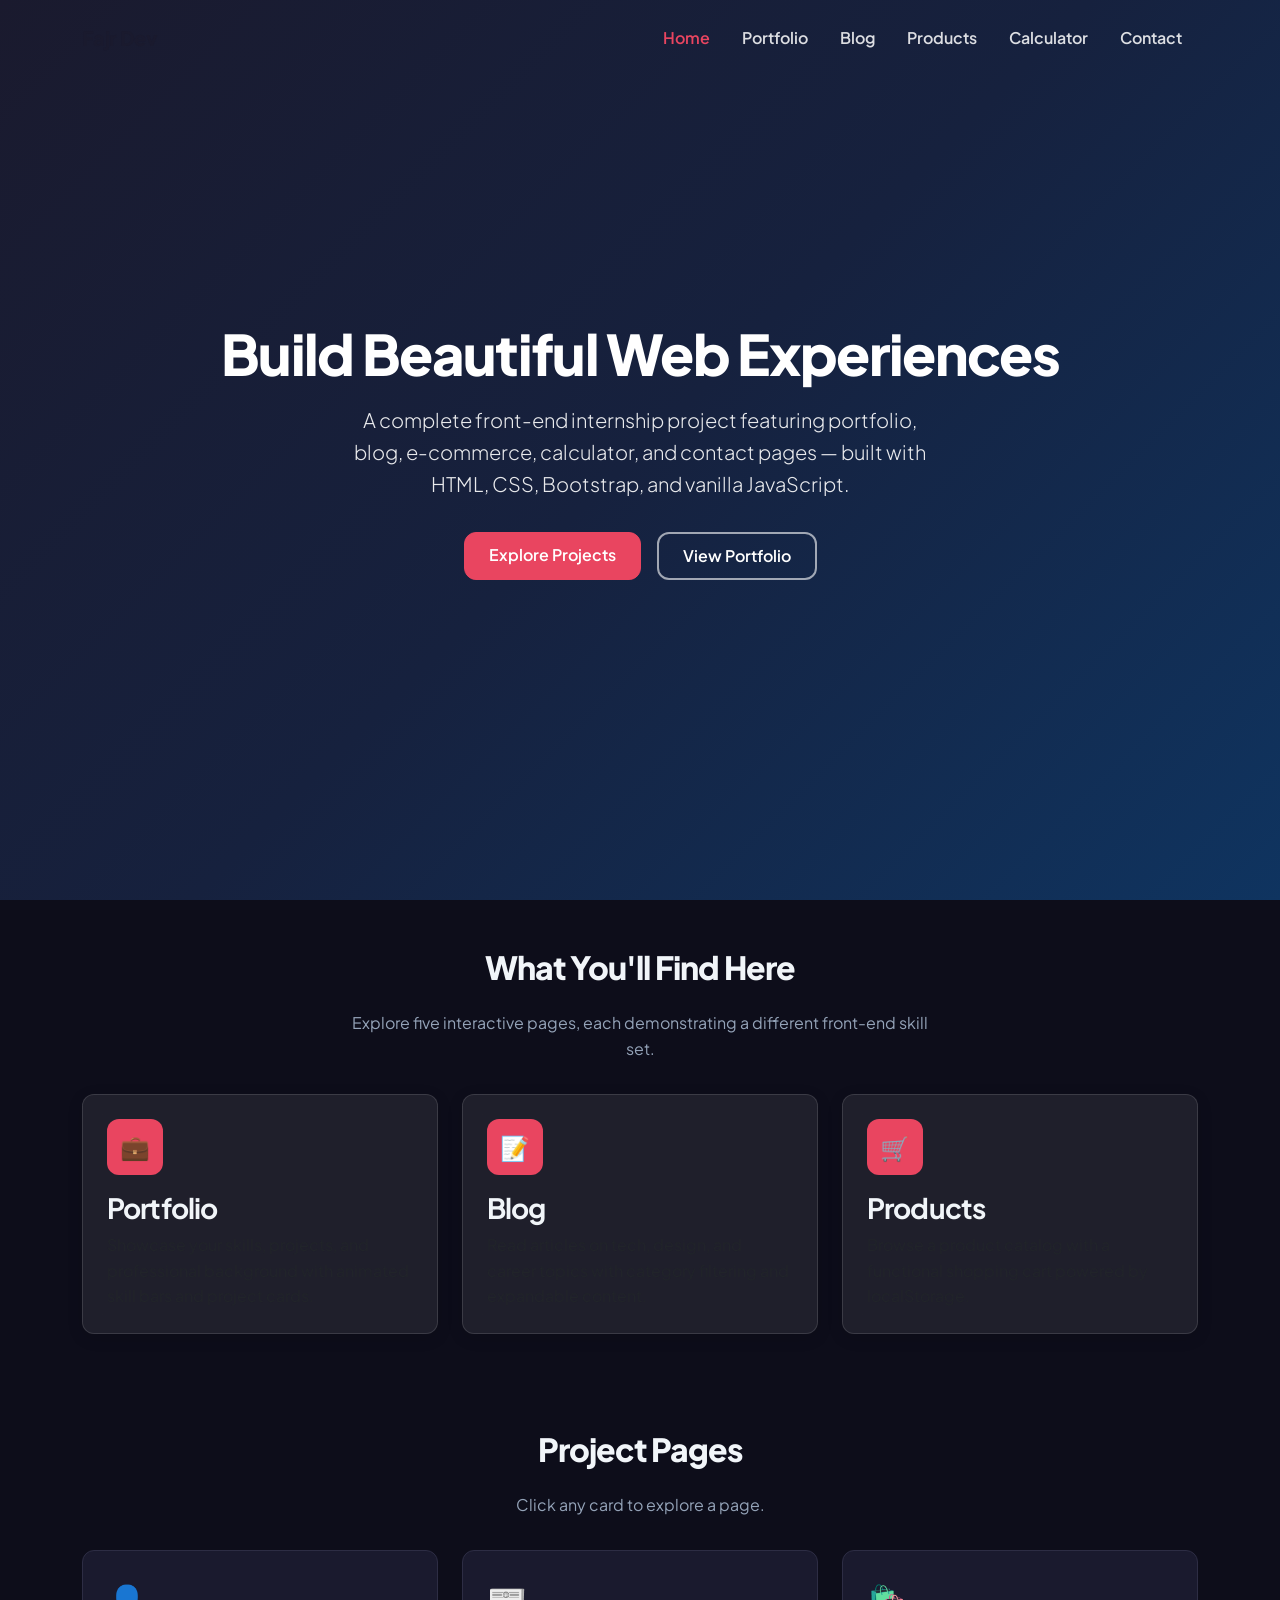
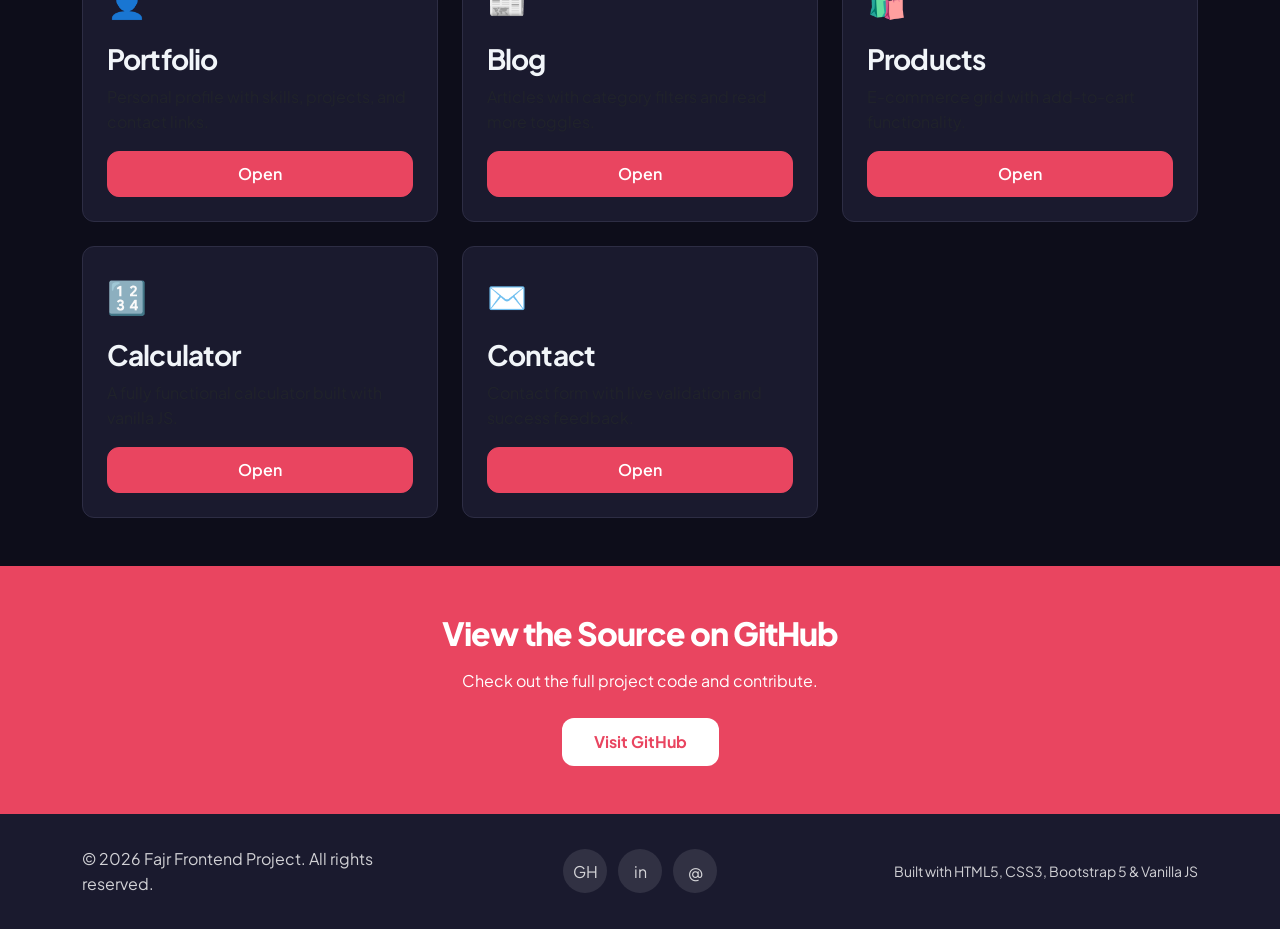
==== index.html @ ff94939b "Add complete 6-page responsive front-end internship project. Hub homepage with portfolio, blog, prod" ====
<!DOCTYPE html>
<html lang="en">
<head>
  <meta charset="UTF-8">
  <meta name="viewport" content="width=device-width, initial-scale=1.0">
  <meta name="description" content="Fajr Frontend Project — A hub showcasing portfolio, blog, products, calculator, and contact pages.">
  <title>Home | Fajr Frontend Project</title>
  <link rel="preconnect" href="https://fonts.googleapis.com">
  <link rel="preconnect" href="https://fonts.gstatic.com" crossorigin>
  <link href="https://fonts.googleapis.com/css2?family=Plus+Jakarta+Sans:wght@400;600;700;800&family=JetBrains+Mono&display=swap" rel="stylesheet">
  <link rel="stylesheet" href="https://cdn.jsdelivr.net/npm/bootstrap@5.3.3/dist/css/bootstrap.min.css">
  <link rel="stylesheet" href="css/style.css">
</head>
<body data-theme="dark">
  <div id="loader">
    <div class="loader-spinner" role="status" aria-label="Loading"></div>
  </div>

  <header>
    <nav class="navbar navbar-expand-lg navbar-dark fixed-top">
      <div class="container">
        <a class="navbar-brand" href="index.html">Fajr Dev</a>
        <button class="navbar-toggler" type="button" data-bs-toggle="collapse" data-bs-target="#mainNav" aria-controls="mainNav" aria-expanded="false" aria-label="Toggle navigation">
          <span class="navbar-toggler-icon"></span>
        </button>
        <div class="collapse navbar-collapse" id="mainNav">
          <ul class="navbar-nav ms-auto">
            <li class="nav-item"><a class="nav-link" href="index.html">Home</a></li>
            <li class="nav-item"><a class="nav-link" href="pages/portfolio.html">Portfolio</a></li>
            <li class="nav-item"><a class="nav-link" href="pages/blog.html">Blog</a></li>
            <li class="nav-item"><a class="nav-link" href="pages/products.html">Products</a></li>
            <li class="nav-item"><a class="nav-link" href="pages/calculator.html">Calculator</a></li>
            <li class="nav-item"><a class="nav-link" href="pages/contact.html">Contact</a></li>
          </ul>
        </div>
      </div>
    </nav>
  </header>

  <main>
    <!-- ─── Hero ─── -->
    <section class="home-hero" aria-label="Hero">
      <div class="container">
        <h1>Build Beautiful Web Experiences</h1>
        <p class="lead">A complete front-end internship project featuring portfolio, blog, e-commerce, calculator, and contact pages — built with HTML, CSS, Bootstrap, and vanilla JavaScript.</p>
        <div class="hero-cta-group">
          <a href="#pages-grid" class="btn btn-accent">Explore Projects</a>
          <a href="pages/portfolio.html" class="btn btn-outline-light-custom">View Portfolio</a>
        </div>
      </div>
    </section>

    <!-- ─── Overview ─── -->
    <section class="section-padding" aria-labelledby="overview-heading">
      <div class="container">
        <h2 id="overview-heading" class="section-title text-center animate-on-scroll">What You'll Find Here</h2>
        <p class="section-subtitle text-center animate-on-scroll">Explore five interactive pages, each demonstrating a different front-end skill set.</p>
        <div class="row g-4">
          <div class="col-md-4">
            <article class="glass-card p-4 h-100 animate-on-scroll">
              <div class="overview-icon" aria-hidden="true">💼</div>
              <h3>Portfolio</h3>
              <p class="text-muted mb-0">Showcase your skills, projects, and professional background with animated skill bars and project cards.</p>
            </article>
          </div>
          <div class="col-md-4">
            <article class="glass-card p-4 h-100 animate-on-scroll">
              <div class="overview-icon" aria-hidden="true">📝</div>
              <h3>Blog</h3>
              <p class="text-muted mb-0">Read articles on tech, design, and career topics with category filtering and expandable content.</p>
            </article>
          </div>
          <div class="col-md-4">
            <article class="glass-card p-4 h-100 animate-on-scroll">
              <div class="overview-icon" aria-hidden="true">🛒</div>
              <h3>Products</h3>
              <p class="text-muted mb-0">Browse a product catalog with a functional shopping cart powered by localStorage.</p>
            </article>
          </div>
        </div>
      </div>
    </section>

    <!-- ─── Pages Grid ─── -->
    <section id="pages-grid" class="section-padding" aria-labelledby="pages-heading">
      <div class="container">
        <h2 id="pages-heading" class="section-title text-center animate-on-scroll">Project Pages</h2>
        <p class="section-subtitle text-center animate-on-scroll">Click any card to explore a page.</p>
        <div class="row row-cols-1 row-cols-md-2 row-cols-lg-3 g-4">
          <div class="col">
            <article class="page-card animate-on-scroll">
              <div class="page-card-icon" aria-hidden="true">👤</div>
              <h3>Portfolio</h3>
              <p class="text-muted">Personal profile with skills, projects, and contact links.</p>
              <a href="pages/portfolio.html" class="btn btn-accent">Open</a>
            </article>
          </div>
          <div class="col">
            <article class="page-card animate-on-scroll">
              <div class="page-card-icon" aria-hidden="true">📰</div>
              <h3>Blog</h3>
              <p class="text-muted">Articles with category filters and read more toggles.</p>
              <a href="pages/blog.html" class="btn btn-accent">Open</a>
            </article>
          </div>
          <div class="col">
            <article class="page-card animate-on-scroll">
              <div class="page-card-icon" aria-hidden="true">🛍️</div>
              <h3>Products</h3>
              <p class="text-muted">E-commerce grid with add-to-cart functionality.</p>
              <a href="pages/products.html" class="btn btn-accent">Open</a>
            </article>
          </div>
          <div class="col">
            <article class="page-card animate-on-scroll">
              <div class="page-card-icon" aria-hidden="true">🔢</div>
              <h3>Calculator</h3>
              <p class="text-muted">A fully functional calculator built with vanilla JS.</p>
              <a href="pages/calculator.html" class="btn btn-accent">Open</a>
            </article>
          </div>
          <div class="col">
            <article class="page-card animate-on-scroll">
              <div class="page-card-icon" aria-hidden="true">✉️</div>
              <h3>Contact</h3>
              <p class="text-muted">Contact form with live validation and success feedback.</p>
              <a href="pages/contact.html" class="btn btn-accent">Open</a>
            </article>
          </div>
        </div>
      </div>
    </section>

    <!-- ─── CTA Strip ─── -->
    <section class="cta-strip" aria-labelledby="cta-heading">
      <div class="container">
        <h2 id="cta-heading" class="animate-on-scroll">View the Source on GitHub</h2>
        <p class="mb-4 animate-on-scroll">Check out the full project code and contribute.</p>
        <a href="https://github.com" class="btn animate-on-scroll" target="_blank" rel="noopener noreferrer">Visit GitHub</a>
      </div>
    </section>
  </main>

  <footer class="site-footer">
    <div class="container">
      <div class="row align-items-center">
        <div class="col-md-4 text-center text-md-start mb-3 mb-md-0">
          <p class="mb-0">&copy; 2026 Fajr Frontend Project. All rights reserved.</p>
        </div>
        <div class="col-md-4 text-center mb-3 mb-md-0">
          <a href="https://github.com" class="footer-social-link me-2" target="_blank" rel="noopener noreferrer" aria-label="GitHub">GH</a>
          <a href="https://linkedin.com" class="footer-social-link me-2" target="_blank" rel="noopener noreferrer" aria-label="LinkedIn">in</a>
          <a href="mailto:fajr@example.com" class="footer-social-link" aria-label="Email">@</a>
        </div>
        <div class="col-md-4 text-center text-md-end">
          <p class="mb-0 small">Built with HTML5, CSS3, Bootstrap 5 &amp; Vanilla JS</p>
        </div>
      </div>
    </div>
  </footer>

  <button id="back-to-top" type="button" aria-label="Back to top">↑</button>

  <script src="https://cdn.jsdelivr.net/npm/bootstrap@5.3.3/dist/js/bootstrap.bundle.min.js"></script>
  <script src="js/main.js"></script>
</body>
</html>
---- css/style.css ----
/* ─── CSS Custom Properties ─── */
:root {
  --color-primary: #1A1A2E;
  --color-secondary: #16213E;
  --color-brand: #0F3460;
  --color-accent: #E94560;
  --color-bg: #F4F6FB;
  --color-surface: #FFFFFF;
  --color-border: #E2E8F0;
  --color-text: #1E293B;
  --color-muted: #64748B;
  --font-sans: 'Plus Jakarta Sans', sans-serif;
  --font-mono: 'JetBrains Mono', monospace;
  --radius-md: 12px;
  --shadow-md: 0 4px 16px rgba(0, 0, 0, 0.12);
  --transition: 0.25s cubic-bezier(0.4, 0, 0.2, 1);
  --spacing-xs: 0.5rem;
  --spacing-sm: 1rem;
  --spacing-md: 1.5rem;
  --spacing-lg: 2rem;
  --spacing-xl: 3rem;
}

/* ─── Dark Theme ─── */
body[data-theme='dark'] {
  --color-bg: #0D0D1A;
  --color-surface: #1A1A2E;
  --color-border: #2D2D44;
  --color-text: #F1F5F9;
  --color-muted: #94A3B8;
}

/* ─── Base ─── */
*,
*::before,
*::after {
  box-sizing: border-box;
}

html {
  scroll-behavior: smooth;
}

body {
  font-family: var(--font-sans);
  background-color: var(--color-bg);
  color: var(--color-text);
  line-height: 1.6;
  min-height: 100vh;
  display: flex;
  flex-direction: column;
  transition: background-color var(--transition), color var(--transition);
}

h1,
h2,
h3,
h4,
h5,
h6 {
  letter-spacing: -0.03em;
  font-weight: 700;
}

h1 {
  font-weight: 800;
}

main {
  flex: 1;
}

a {
  color: var(--color-accent);
  text-decoration: none;
  transition: color var(--transition);
}

a:hover {
  color: var(--color-brand);
}

img {
  max-width: 100%;
  height: auto;
}

/* ─── Loader ─── */
#loader {
  position: fixed;
  inset: 0;
  z-index: 9999;
  display: flex;
  align-items: center;
  justify-content: center;
  background-color: var(--color-primary);
  transition: opacity 0.6s ease;
}

#loader.fade-out {
  opacity: 0;
  pointer-events: none;
}

.loader-spinner {
  width: 48px;
  height: 48px;
  border: 4px solid rgba(255, 255, 255, 0.2);
  border-top-color: var(--color-accent);
  border-radius: 50%;
  animation: spin 0.8s linear infinite;
}

@keyframes spin {
  to {
    transform: rotate(360deg);
  }
}

/* ─── Navbar ─── */
.navbar {
  background-color: transparent;
  padding: var(--spacing-sm) 0;
  transition: background-color var(--transition), box-shadow var(--transition);
}

.navbar-scrolled {
  background: var(--color-primary) !important;
  box-shadow: var(--shadow-md);
}

.navbar-brand {
  font-weight: 800;
  letter-spacing: -0.03em;
  color: var(--color-surface) !important;
  font-size: 1.25rem;
}

.navbar .nav-link {
  color: rgba(255, 255, 255, 0.85) !important;
  font-weight: 600;
  padding: var(--spacing-xs) var(--spacing-sm) !important;
  min-height: 44px;
  display: flex;
  align-items: center;
  transition: color var(--transition);
}

.navbar .nav-link:hover,
.navbar .nav-link.active {
  color: var(--color-accent) !important;
}

.navbar-toggler {
  min-width: 44px;
  min-height: 44px;
  border-color: rgba(255, 255, 255, 0.3);
}

.navbar-toggler-icon {
  filter: invert(1);
}

/* ─── Glass Card ─── */
.glass-card {
  background: rgba(255, 255, 255, 0.08);
  backdrop-filter: blur(12px);
  -webkit-backdrop-filter: blur(12px);
  border: 1px solid rgba(255, 255, 255, 0.12);
  border-radius: var(--radius-md);
  box-shadow: var(--shadow-md);
  transition: transform var(--transition), box-shadow var(--transition);
}

body[data-theme='light'] .glass-card {
  background: rgba(255, 255, 255, 0.75);
  border-color: var(--color-border);
}

.glass-card:hover {
  transform: translateY(-4px);
  box-shadow: 0 8px 24px rgba(0, 0, 0, 0.15);
}

/* ─── Buttons ─── */
.btn-accent {
  background-color: var(--color-accent);
  border-color: var(--color-accent);
  color: #fff;
  font-weight: 600;
  border-radius: var(--radius-md);
  padding: 0.625rem 1.5rem;
  min-height: 44px;
  transition: background-color var(--transition), transform var(--transition);
}

.btn-accent:hover {
  background-color: #d63d56;
  border-color: #d63d56;
  color: #fff;
  transform: translateY(-2px);
}

.btn-outline-light-custom {
  border: 2px solid rgba(255, 255, 255, 0.6);
  color: #fff;
  font-weight: 600;
  border-radius: var(--radius-md);
  padding: 0.625rem 1.5rem;
  min-height: 44px;
  background: transparent;
  transition: background-color var(--transition), border-color var(--transition);
}

.btn-outline-light-custom:hover {
  background-color: rgba(255, 255, 255, 0.1);
  border-color: #fff;
  color: #fff;
}

/* ─── Page Hero Offset ─── */
.page-hero-offset {
  padding-top: 6rem;
}

.portfolio-hero .container.page-hero-offset {
  padding-top: 6rem;
}

/* ─── Section ─── */
.section-padding {
  padding: var(--spacing-xl) 0;
}

.section-title {
  font-weight: 800;
  letter-spacing: -0.03em;
  margin-bottom: var(--spacing-md);
}

.section-subtitle {
  color: var(--color-muted);
  max-width: 600px;
  margin: 0 auto var(--spacing-lg);
}

/* ─── Scroll Animations ─── */
.animate-on-scroll {
  opacity: 0;
  transform: translateY(20px);
}

.animate-on-scroll.visible {
  opacity: 1;
  transform: none;
  transition: opacity 0.5s ease, transform 0.5s ease;
}

/* ─── Back to Top ─── */
#back-to-top {
  position: fixed;
  bottom: 2rem;
  right: 2rem;
  width: 44px;
  height: 44px;
  border: none;
  border-radius: 50%;
  background-color: var(--color-accent);
  color: #fff;
  font-size: 1.25rem;
  cursor: pointer;
  display: none;
  align-items: center;
  justify-content: center;
  z-index: 1000;
  box-shadow: var(--shadow-md);
  transition: opacity var(--transition), transform var(--transition);
}

#back-to-top.visible {
  display: flex;
}

#back-to-top:hover {
  transform: translateY(-3px);
}

/* ─── Footer ─── */
.site-footer {
  background-color: var(--color-primary);
  color: rgba(255, 255, 255, 0.8);
  padding: var(--spacing-lg) 0;
  margin-top: auto;
}

.site-footer a {
  color: rgba(255, 255, 255, 0.8);
  transition: color var(--transition);
}

.site-footer a:hover {
  color: var(--color-accent);
}

.footer-social-link {
  display: inline-flex;
  align-items: center;
  justify-content: center;
  width: 44px;
  height: 44px;
  border-radius: 50%;
  background: rgba(255, 255, 255, 0.1);
  transition: background-color var(--transition), transform var(--transition);
}

.footer-social-link:hover {
  background-color: var(--color-accent);
  transform: translateY(-2px);
  color: #fff;
}

/* ─── Homepage Hero ─── */
.home-hero {
  min-height: 100vh;
  display: flex;
  align-items: center;
  justify-content: center;
  text-align: center;
  background: linear-gradient(135deg, var(--color-primary) 0%, var(--color-secondary) 50%, var(--color-brand) 100%);
  color: #fff;
  padding: var(--spacing-xl) var(--spacing-sm);
}

.home-hero h1 {
  font-size: clamp(2rem, 5vw, 3.5rem);
  margin-bottom: var(--spacing-sm);
}

.home-hero .lead {
  font-size: clamp(1rem, 2.5vw, 1.25rem);
  opacity: 0.9;
  max-width: 600px;
  margin: 0 auto var(--spacing-lg);
}

.hero-cta-group {
  display: flex;
  flex-wrap: wrap;
  gap: var(--spacing-sm);
  justify-content: center;
}

/* ─── Overview Cards ─── */
.overview-icon {
  width: 56px;
  height: 56px;
  display: flex;
  align-items: center;
  justify-content: center;
  background: var(--color-accent);
  color: #fff;
  border-radius: var(--radius-md);
  font-size: 1.5rem;
  margin-bottom: var(--spacing-sm);
}

/* ─── Page Grid Cards ─── */
.page-card {
  background: var(--color-surface);
  border: 1px solid var(--color-border);
  border-radius: var(--radius-md);
  padding: var(--spacing-md);
  height: 100%;
  display: flex;
  flex-direction: column;
  transition: transform var(--transition), box-shadow var(--transition);
}

.page-card:hover {
  transform: translateY(-4px);
  box-shadow: var(--shadow-md);
}

.page-card-icon {
  font-size: 2rem;
  margin-bottom: var(--spacing-sm);
}

.page-card .btn {
  margin-top: auto;
}

/* ─── CTA Strip ─── */
.cta-strip {
  background-color: var(--color-accent);
  color: #fff;
  padding: var(--spacing-xl) var(--spacing-sm);
  text-align: center;
}

.cta-strip h2 {
  font-weight: 800;
  letter-spacing: -0.03em;
  margin-bottom: var(--spacing-sm);
}

.cta-strip .btn {
  background: #fff;
  color: var(--color-accent);
  font-weight: 700;
  border: none;
  border-radius: var(--radius-md);
  padding: 0.75rem 2rem;
  min-height: 44px;
  transition: transform var(--transition);
}

.cta-strip .btn:hover {
  transform: translateY(-2px);
  background: #fff;
  color: var(--color-accent);
}

/* ─── Theme Toggle ─── */
#theme-toggle {
  min-width: 44px;
  min-height: 44px;
  border: 1px solid rgba(255, 255, 255, 0.3);
  background: transparent;
  color: #fff;
  border-radius: var(--radius-md);
  cursor: pointer;
  font-size: 1.25rem;
  transition: background-color var(--transition);
}

#theme-toggle:hover {
  background: rgba(255, 255, 255, 0.1);
}

/* ─── Cart Badge ─── */
.cart-icon-btn {
  position: relative;
  min-width: 44px;
  min-height: 44px;
  display: flex;
  align-items: center;
  justify-content: center;
  background: transparent;
  border: none;
  color: #fff;
  font-size: 1.25rem;
  cursor: default;
}

#cart-count {
  position: absolute;
  top: 0;
  right: 0;
  background: var(--color-accent);
  color: #fff;
  font-size: 0.7rem;
  font-weight: 700;
  width: 20px;
  height: 20px;
  border-radius: 50%;
  display: flex;
  align-items: center;
  justify-content: center;
}
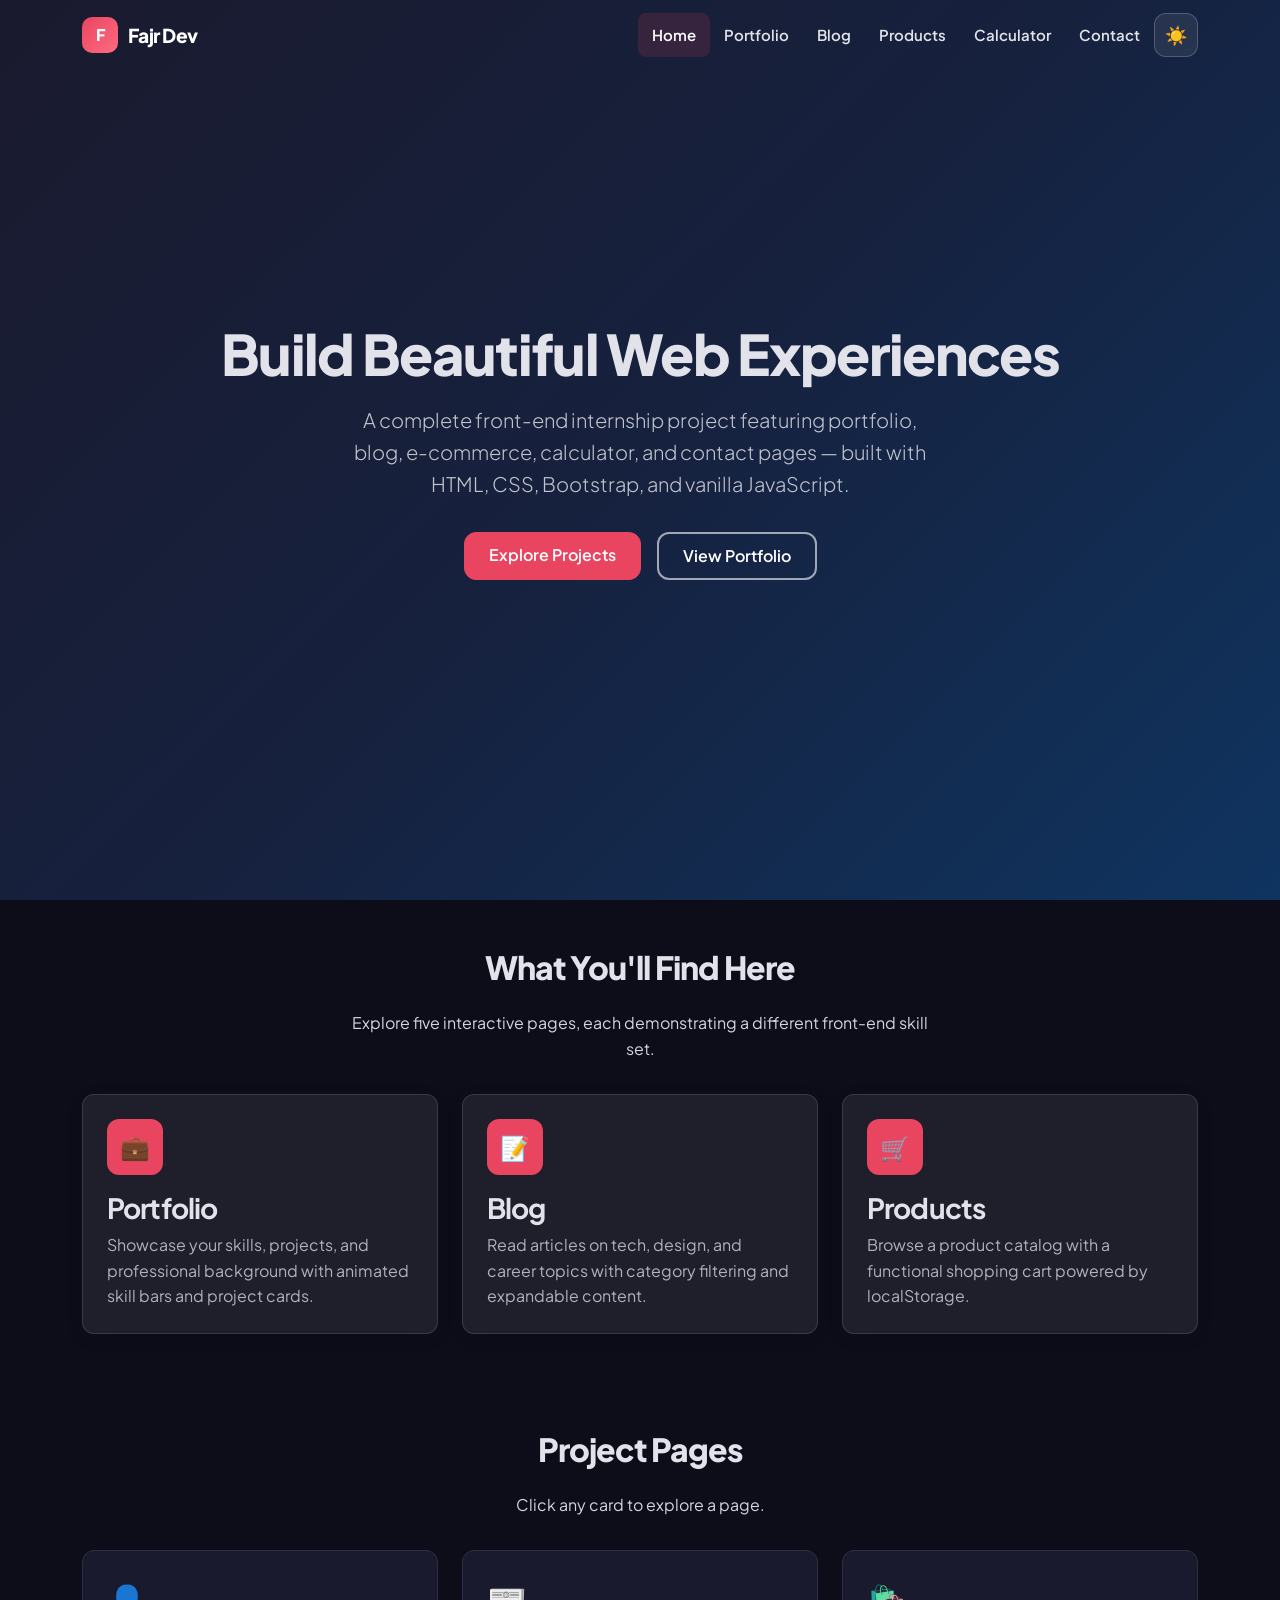
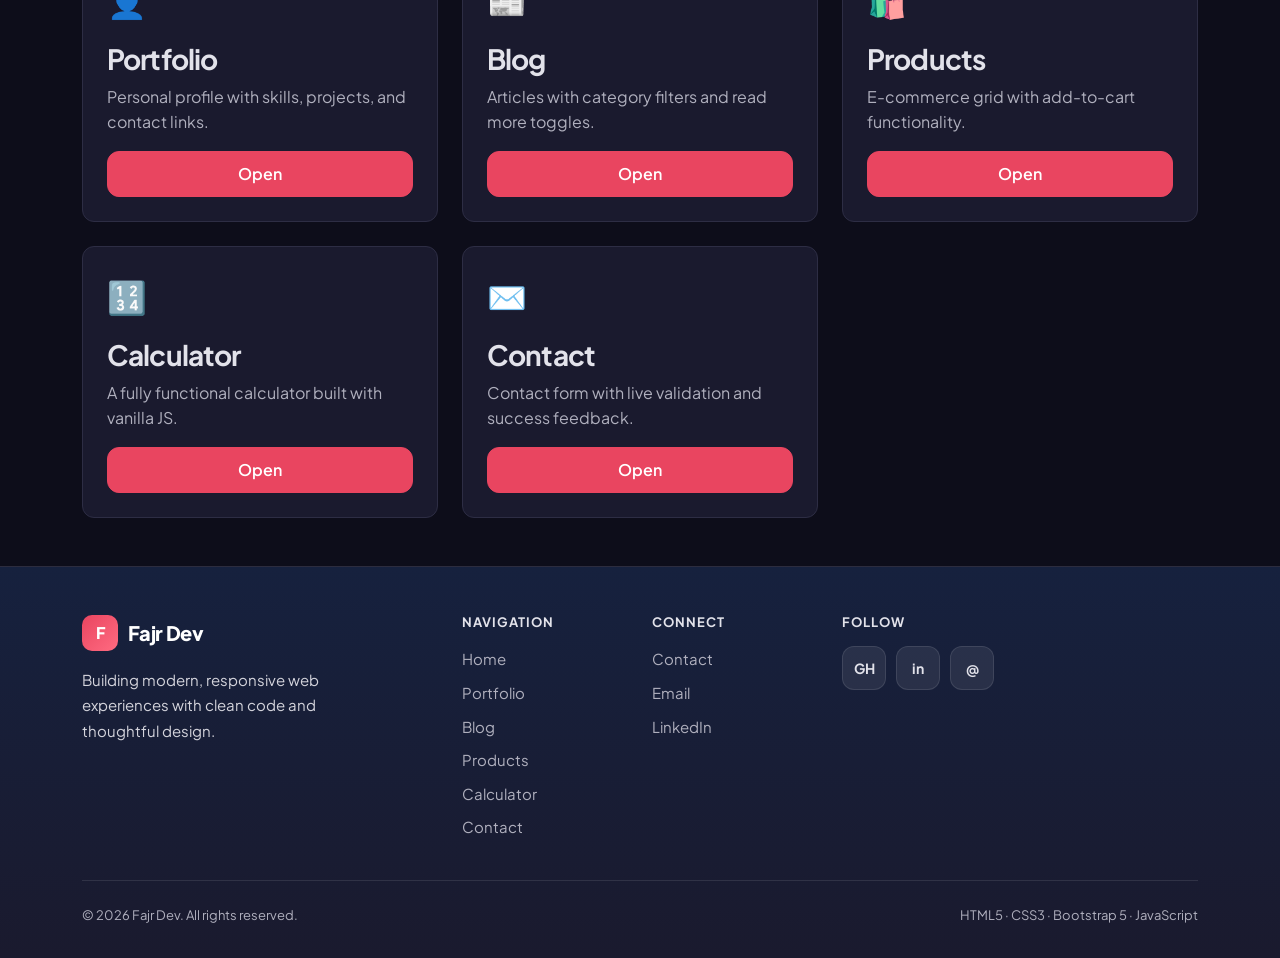
==== commit 01932d71: "Polish header, footer, mobile nav, and product images. Redesign navbar with glass effect and animate" ====
--- a/index.html
+++ b/index.html
@@ -16,15 +16,25 @@
     <div class="loader-spinner" role="status" aria-label="Loading"></div>
   </div>
 
-  <header>
-    <nav class="navbar navbar-expand-lg navbar-dark fixed-top">
-      <div class="container">
-        <a class="navbar-brand" href="index.html">Fajr Dev</a>
-        <button class="navbar-toggler" type="button" data-bs-toggle="collapse" data-bs-target="#mainNav" aria-controls="mainNav" aria-expanded="false" aria-label="Toggle navigation">
-          <span class="navbar-toggler-icon"></span>
-        </button>
+  <header class="site-header">
+    <nav class="navbar navbar-expand-lg navbar-dark fixed-top" id="main-navbar">
+      <div class="container navbar-container">
+        <a class="navbar-brand" href="index.html">
+          <span class="brand-mark" aria-hidden="true">F</span>
+          <span class="brand-text">Fajr Dev</span>
+        </a>
+        <div class="navbar-toolbar">
+          <button id="theme-toggle" class="theme-toggle-btn" type="button" aria-label="Switch to light mode">
+            <span class="theme-icon" aria-hidden="true">☀️</span>
+          </button>
+          <button class="custom-toggler" type="button" data-bs-toggle="collapse" data-bs-target="#mainNav" aria-controls="mainNav" aria-expanded="false" aria-label="Toggle navigation">
+            <span class="toggler-bar"></span>
+            <span class="toggler-bar"></span>
+            <span class="toggler-bar"></span>
+          </button>
+        </div>
         <div class="collapse navbar-collapse" id="mainNav">
-          <ul class="navbar-nav ms-auto">
+          <ul class="navbar-nav ms-lg-auto">
             <li class="nav-item"><a class="nav-link" href="index.html">Home</a></li>
             <li class="nav-item"><a class="nav-link" href="pages/portfolio.html">Portfolio</a></li>
             <li class="nav-item"><a class="nav-link" href="pages/blog.html">Blog</a></li>
@@ -131,30 +141,50 @@
       </div>
     </section>
 
-    <!-- ─── CTA Strip ─── -->
-    <section class="cta-strip" aria-labelledby="cta-heading">
-      <div class="container">
-        <h2 id="cta-heading" class="animate-on-scroll">View the Source on GitHub</h2>
-        <p class="mb-4 animate-on-scroll">Check out the full project code and contribute.</p>
-        <a href="https://github.com" class="btn animate-on-scroll" target="_blank" rel="noopener noreferrer">Visit GitHub</a>
-      </div>
-    </section>
   </main>
 
   <footer class="site-footer">
     <div class="container">
-      <div class="row align-items-center">
-        <div class="col-md-4 text-center text-md-start mb-3 mb-md-0">
-          <p class="mb-0">&copy; 2026 Fajr Frontend Project. All rights reserved.</p>
+      <div class="row g-4">
+        <div class="col-lg-4 col-md-6">
+          <a href="index.html" class="footer-brand">
+            <span class="brand-mark" aria-hidden="true">F</span>
+            Fajr Dev
+          </a>
+          <p class="footer-tagline">Building modern, responsive web experiences with clean code and thoughtful design.</p>
         </div>
-        <div class="col-md-4 text-center mb-3 mb-md-0">
-          <a href="https://github.com" class="footer-social-link me-2" target="_blank" rel="noopener noreferrer" aria-label="GitHub">GH</a>
-          <a href="https://linkedin.com" class="footer-social-link me-2" target="_blank" rel="noopener noreferrer" aria-label="LinkedIn">in</a>
-          <a href="mailto:fajr@example.com" class="footer-social-link" aria-label="Email">@</a>
+        <div class="col-lg-2 col-md-3 col-6">
+          <h3 class="footer-title">Navigation</h3>
+          <ul class="footer-links">
+            <li><a href="index.html">Home</a></li>
+            <li><a href="pages/portfolio.html">Portfolio</a></li>
+            <li><a href="pages/blog.html">Blog</a></li>
+            <li><a href="pages/products.html">Products</a></li>
+            <li><a href="pages/calculator.html">Calculator</a></li>
+            <li><a href="pages/contact.html">Contact</a></li>
+          </ul>
         </div>
-        <div class="col-md-4 text-center text-md-end">
-          <p class="mb-0 small">Built with HTML5, CSS3, Bootstrap 5 &amp; Vanilla JS</p>
+        <div class="col-lg-2 col-md-3 col-6">
+          <h3 class="footer-title">Connect</h3>
+          <ul class="footer-links">
+            <li><a href="pages/contact.html">Contact</a></li>
+            <li><a href="mailto:fajr@example.com">Email</a></li>
+            <li><a href="https://linkedin.com" target="_blank" rel="noopener noreferrer">LinkedIn</a></li>
+          </ul>
         </div>
+        <div class="col-lg-4 col-md-12">
+          <h3 class="footer-title">Follow</h3>
+          <div class="footer-social">
+            <a href="https://github.com/Fajr-9/internship-Quick-" class="footer-social-link" target="_blank" rel="noopener noreferrer" aria-label="GitHub">GH</a>
+            <a href="https://linkedin.com" class="footer-social-link" target="_blank" rel="noopener noreferrer" aria-label="LinkedIn">in</a>
+            <a href="mailto:fajr@example.com" class="footer-social-link" aria-label="Email">@</a>
+          </div>
+        </div>
+      </div>
+      <div class="footer-divider"></div>
+      <div class="footer-bottom">
+        <span>&copy; 2026 Fajr Dev. All rights reserved.</span>
+        <span>HTML5 · CSS3 · Bootstrap 5 · JavaScript</span>
       </div>
     </div>
   </footer>
--- a/css/style.css
+++ b/css/style.css
@@ -9,6 +9,8 @@
   --color-border: #E2E8F0;
   --color-text: #1E293B;
   --color-muted: #64748B;
+  --color-silver: #D4D4DC;
+  --color-silver-muted: #A8A8B8;
   --font-sans: 'Plus Jakarta Sans', sans-serif;
   --font-mono: 'JetBrains Mono', monospace;
   --radius-md: 12px;
@@ -26,8 +28,10 @@
   --color-bg: #0D0D1A;
   --color-surface: #1A1A2E;
   --color-border: #2D2D44;
-  --color-text: #F1F5F9;
-  --color-muted: #94A3B8;
+  --color-text: #D4D4DC;
+  --color-muted: #A8A8B8;
+  --color-silver: #E2E2EA;
+  --color-silver-muted: #B0B0BE;
 }
 
 /* ─── Base ─── */
@@ -66,6 +70,25 @@
   font-weight: 800;
 }
 
+body[data-theme='dark'] h1,
+body[data-theme='dark'] h2,
+body[data-theme='dark'] h3,
+body[data-theme='dark'] h4,
+body[data-theme='dark'] h5,
+body[data-theme='dark'] h6 {
+  color: var(--color-silver);
+}
+
+body[data-theme='dark'] p,
+body[data-theme='dark'] li,
+body[data-theme='dark'] label {
+  color: var(--color-text);
+}
+
+body[data-theme='dark'] .text-muted {
+  color: var(--color-silver-muted) !important;
+}
+
 main {
   flex: 1;
 }
@@ -118,47 +141,217 @@
 }
 
 /* ─── Navbar ─── */
+.site-header {
+  position: relative;
+  z-index: 1030;
+}
+
 .navbar {
   background-color: transparent;
-  padding: var(--spacing-sm) 0;
-  transition: background-color var(--transition), box-shadow var(--transition);
-}
-
+  padding: 0.75rem 0;
+  transition: background-color var(--transition), box-shadow var(--transition), border-color var(--transition);
+}
+
+.navbar-solid,
 .navbar-scrolled {
-  background: var(--color-primary) !important;
-  box-shadow: var(--shadow-md);
+  background: rgba(26, 26, 46, 0.92) !important;
+  backdrop-filter: blur(16px);
+  -webkit-backdrop-filter: blur(16px);
+  border-bottom: 1px solid rgba(255, 255, 255, 0.08);
+  box-shadow: 0 8px 32px rgba(0, 0, 0, 0.25);
+}
+
+.navbar-container {
+  display: flex;
+  flex-wrap: wrap;
+  align-items: center;
 }
 
 .navbar-brand {
+  display: inline-flex;
+  align-items: center;
+  gap: 0.625rem;
   font-weight: 800;
   letter-spacing: -0.03em;
-  color: var(--color-surface) !important;
-  font-size: 1.25rem;
+  color: #FFFFFF !important;
+  font-size: 1.2rem;
+  transition: color var(--transition), transform var(--transition);
+}
+
+.navbar-brand:hover {
+  color: #FFFFFF !important;
+  transform: translateY(-1px);
+}
+
+.brand-mark {
+  display: inline-flex;
+  align-items: center;
+  justify-content: center;
+  width: 36px;
+  height: 36px;
+  background: linear-gradient(135deg, var(--color-accent), #ff6b81);
+  color: #fff;
+  font-weight: 800;
+  font-size: 1rem;
+  border-radius: 10px;
+  flex-shrink: 0;
+}
+
+.brand-text {
+  color: #FFFFFF;
+}
+
+.navbar-toolbar {
+  display: flex;
+  align-items: center;
+  gap: 0.5rem;
+  margin-left: auto;
+}
+
+.navbar-collapse {
+  flex-basis: 100%;
+  flex-grow: 1;
 }
 
 .navbar .nav-link {
-  color: rgba(255, 255, 255, 0.85) !important;
+  color: var(--color-silver) !important;
   font-weight: 600;
-  padding: var(--spacing-xs) var(--spacing-sm) !important;
+  font-size: 0.9375rem;
+  padding: 0.625rem 1rem !important;
   min-height: 44px;
   display: flex;
   align-items: center;
-  transition: color var(--transition);
-}
-
-.navbar .nav-link:hover,
+  border-radius: 8px;
+  transition: color var(--transition), background-color var(--transition);
+}
+
+.navbar .nav-link:hover {
+  color: #FFFFFF !important;
+  background-color: rgba(255, 255, 255, 0.06);
+}
+
 .navbar .nav-link.active {
-  color: var(--color-accent) !important;
-}
-
-.navbar-toggler {
-  min-width: 44px;
-  min-height: 44px;
-  border-color: rgba(255, 255, 255, 0.3);
-}
-
-.navbar-toggler-icon {
-  filter: invert(1);
+  color: #FFFFFF !important;
+  background-color: rgba(233, 69, 96, 0.15);
+}
+
+.navbar-nav {
+  padding: 0.75rem 0;
+}
+
+/* ─── Custom Toggler ─── */
+.custom-toggler {
+  display: flex;
+  flex-direction: column;
+  justify-content: center;
+  align-items: center;
+  gap: 5px;
+  width: 44px;
+  height: 44px;
+  padding: 0;
+  border: 1px solid rgba(255, 255, 255, 0.2);
+  border-radius: var(--radius-md);
+  background: rgba(255, 255, 255, 0.08);
+  cursor: pointer;
+  transition: background-color var(--transition), border-color var(--transition);
+}
+
+.custom-toggler:hover {
+  background: rgba(255, 255, 255, 0.14);
+  border-color: rgba(255, 255, 255, 0.35);
+}
+
+.custom-toggler:focus-visible {
+  outline: 2px solid var(--color-accent);
+  outline-offset: 2px;
+}
+
+.toggler-bar {
+  display: block;
+  width: 20px;
+  height: 2px;
+  background-color: #FFFFFF;
+  border-radius: 2px;
+  transition: transform var(--transition), opacity var(--transition);
+}
+
+.custom-toggler.is-open .toggler-bar:nth-child(1) {
+  transform: translateY(7px) rotate(45deg);
+}
+
+.custom-toggler.is-open .toggler-bar:nth-child(2) {
+  opacity: 0;
+}
+
+.custom-toggler.is-open .toggler-bar:nth-child(3) {
+  transform: translateY(-7px) rotate(-45deg);
+}
+
+/* ─── Theme Toggle ─── */
+.theme-toggle-btn {
+  display: inline-flex;
+  align-items: center;
+  justify-content: center;
+  width: 44px;
+  height: 44px;
+  border: 1px solid rgba(255, 255, 255, 0.2);
+  background: rgba(255, 255, 255, 0.08);
+  color: #fff;
+  border-radius: var(--radius-md);
+  cursor: pointer;
+  font-size: 1.125rem;
+  flex-shrink: 0;
+  transition: background-color var(--transition), border-color var(--transition), transform var(--transition);
+}
+
+.theme-toggle-btn:hover {
+  background: rgba(255, 255, 255, 0.14);
+  border-color: rgba(255, 255, 255, 0.35);
+  transform: scale(1.05);
+}
+
+.theme-toggle-btn:focus-visible {
+  outline: 2px solid var(--color-accent);
+  outline-offset: 2px;
+}
+
+@media (min-width: 992px) {
+  .custom-toggler {
+    display: none;
+  }
+
+  .navbar-toolbar {
+    margin-left: 0;
+    order: 3;
+  }
+
+  .navbar-collapse {
+    flex-basis: auto;
+    flex-grow: 1;
+    order: 2;
+  }
+
+  .navbar-nav {
+    padding: 0;
+  }
+
+  .navbar .nav-link {
+    padding: 0.5rem 0.875rem !important;
+  }
+}
+
+@media (max-width: 991.98px) {
+  .navbar-collapse {
+    margin-top: 0.75rem;
+    padding: 0.5rem;
+    background: rgba(15, 15, 30, 0.6);
+    border: 1px solid rgba(255, 255, 255, 0.08);
+    border-radius: var(--radius-md);
+  }
+
+  .navbar .nav-link {
+    padding: 0.75rem 1rem !important;
+  }
 }
 
 /* ─── Glass Card ─── */
@@ -175,6 +368,14 @@
 body[data-theme='light'] .glass-card {
   background: rgba(255, 255, 255, 0.75);
   border-color: var(--color-border);
+}
+
+body[data-theme='dark'] .glass-card {
+  color: var(--color-text);
+}
+
+body[data-theme='dark'] .glass-card h3 {
+  color: var(--color-silver);
 }
 
 .glass-card:hover {
@@ -287,19 +488,70 @@
 
 /* ─── Footer ─── */
 .site-footer {
-  background-color: var(--color-primary);
-  color: rgba(255, 255, 255, 0.8);
-  padding: var(--spacing-lg) 0;
+  background: linear-gradient(180deg, var(--color-secondary) 0%, var(--color-primary) 100%);
+  color: var(--color-silver-muted);
+  padding: var(--spacing-xl) 0 var(--spacing-lg);
   margin-top: auto;
-}
-
-.site-footer a {
-  color: rgba(255, 255, 255, 0.8);
-  transition: color var(--transition);
-}
-
-.site-footer a:hover {
+  border-top: 1px solid rgba(255, 255, 255, 0.08);
+}
+
+.footer-brand {
+  display: inline-flex;
+  align-items: center;
+  gap: 0.625rem;
+  font-weight: 800;
+  font-size: 1.25rem;
+  color: #FFFFFF !important;
+  margin-bottom: var(--spacing-sm);
+  letter-spacing: -0.03em;
+}
+
+.footer-brand:hover {
+  color: #FFFFFF !important;
+}
+
+.footer-tagline {
+  color: var(--color-silver-muted);
+  font-size: 0.9375rem;
+  line-height: 1.7;
+  max-width: 280px;
+  margin-bottom: 0;
+}
+
+.footer-title {
+  font-size: 0.8125rem;
+  font-weight: 700;
+  text-transform: uppercase;
+  letter-spacing: 0.08em;
+  color: var(--color-silver);
+  margin-bottom: var(--spacing-sm);
+}
+
+.footer-links {
+  list-style: none;
+  padding: 0;
+  margin: 0;
+}
+
+.footer-links li {
+  margin-bottom: 0.5rem;
+}
+
+.footer-links a {
+  color: var(--color-silver-muted);
+  font-size: 0.9375rem;
+  transition: color var(--transition), padding-left var(--transition);
+}
+
+.footer-links a:hover {
   color: var(--color-accent);
+  padding-left: 4px;
+}
+
+.footer-social {
+  display: flex;
+  gap: 0.625rem;
+  flex-wrap: wrap;
 }
 
 .footer-social-link {
@@ -308,15 +560,43 @@
   justify-content: center;
   width: 44px;
   height: 44px;
-  border-radius: 50%;
-  background: rgba(255, 255, 255, 0.1);
-  transition: background-color var(--transition), transform var(--transition);
+  border-radius: var(--radius-md);
+  background: rgba(255, 255, 255, 0.08);
+  border: 1px solid rgba(255, 255, 255, 0.1);
+  color: var(--color-silver);
+  font-weight: 700;
+  font-size: 0.875rem;
+  transition: background-color var(--transition), transform var(--transition), border-color var(--transition), color var(--transition);
 }
 
 .footer-social-link:hover {
   background-color: var(--color-accent);
-  transform: translateY(-2px);
-  color: #fff;
+  border-color: var(--color-accent);
+  transform: translateY(-3px);
+  color: #fff;
+}
+
+.footer-divider {
+  height: 1px;
+  background: rgba(255, 255, 255, 0.1);
+  margin: var(--spacing-lg) 0 var(--spacing-md);
+}
+
+.footer-bottom {
+  display: flex;
+  flex-direction: column;
+  gap: 0.375rem;
+  text-align: center;
+  font-size: 0.8125rem;
+  color: var(--color-silver-muted);
+}
+
+@media (min-width: 768px) {
+  .footer-bottom {
+    flex-direction: row;
+    justify-content: space-between;
+    text-align: left;
+  }
 }
 
 /* ─── Homepage Hero ─── */
@@ -373,7 +653,12 @@
   height: 100%;
   display: flex;
   flex-direction: column;
+  color: var(--color-text);
   transition: transform var(--transition), box-shadow var(--transition);
+}
+
+body[data-theme='dark'] .page-card h3 {
+  color: var(--color-silver);
 }
 
 .page-card:hover {
@@ -388,54 +673,6 @@
 
 .page-card .btn {
   margin-top: auto;
-}
-
-/* ─── CTA Strip ─── */
-.cta-strip {
-  background-color: var(--color-accent);
-  color: #fff;
-  padding: var(--spacing-xl) var(--spacing-sm);
-  text-align: center;
-}
-
-.cta-strip h2 {
-  font-weight: 800;
-  letter-spacing: -0.03em;
-  margin-bottom: var(--spacing-sm);
-}
-
-.cta-strip .btn {
-  background: #fff;
-  color: var(--color-accent);
-  font-weight: 700;
-  border: none;
-  border-radius: var(--radius-md);
-  padding: 0.75rem 2rem;
-  min-height: 44px;
-  transition: transform var(--transition);
-}
-
-.cta-strip .btn:hover {
-  transform: translateY(-2px);
-  background: #fff;
-  color: var(--color-accent);
-}
-
-/* ─── Theme Toggle ─── */
-#theme-toggle {
-  min-width: 44px;
-  min-height: 44px;
-  border: 1px solid rgba(255, 255, 255, 0.3);
-  background: transparent;
-  color: #fff;
-  border-radius: var(--radius-md);
-  cursor: pointer;
-  font-size: 1.25rem;
-  transition: background-color var(--transition);
-}
-
-#theme-toggle:hover {
-  background: rgba(255, 255, 255, 0.1);
 }
 
 /* ─── Cart Badge ─── */
@@ -443,14 +680,17 @@
   position: relative;
   min-width: 44px;
   min-height: 44px;
-  display: flex;
-  align-items: center;
-  justify-content: center;
-  background: transparent;
-  border: none;
-  color: #fff;
-  font-size: 1.25rem;
+  display: inline-flex;
+  align-items: center;
+  justify-content: center;
+  background: rgba(255, 255, 255, 0.08);
+  border: 1px solid rgba(255, 255, 255, 0.2);
+  border-radius: var(--radius-md);
+  color: #fff;
+  font-size: 1.125rem;
   cursor: default;
+  flex-shrink: 0;
+  transition: background-color var(--transition), border-color var(--transition);
 }
 
 #cart-count {
